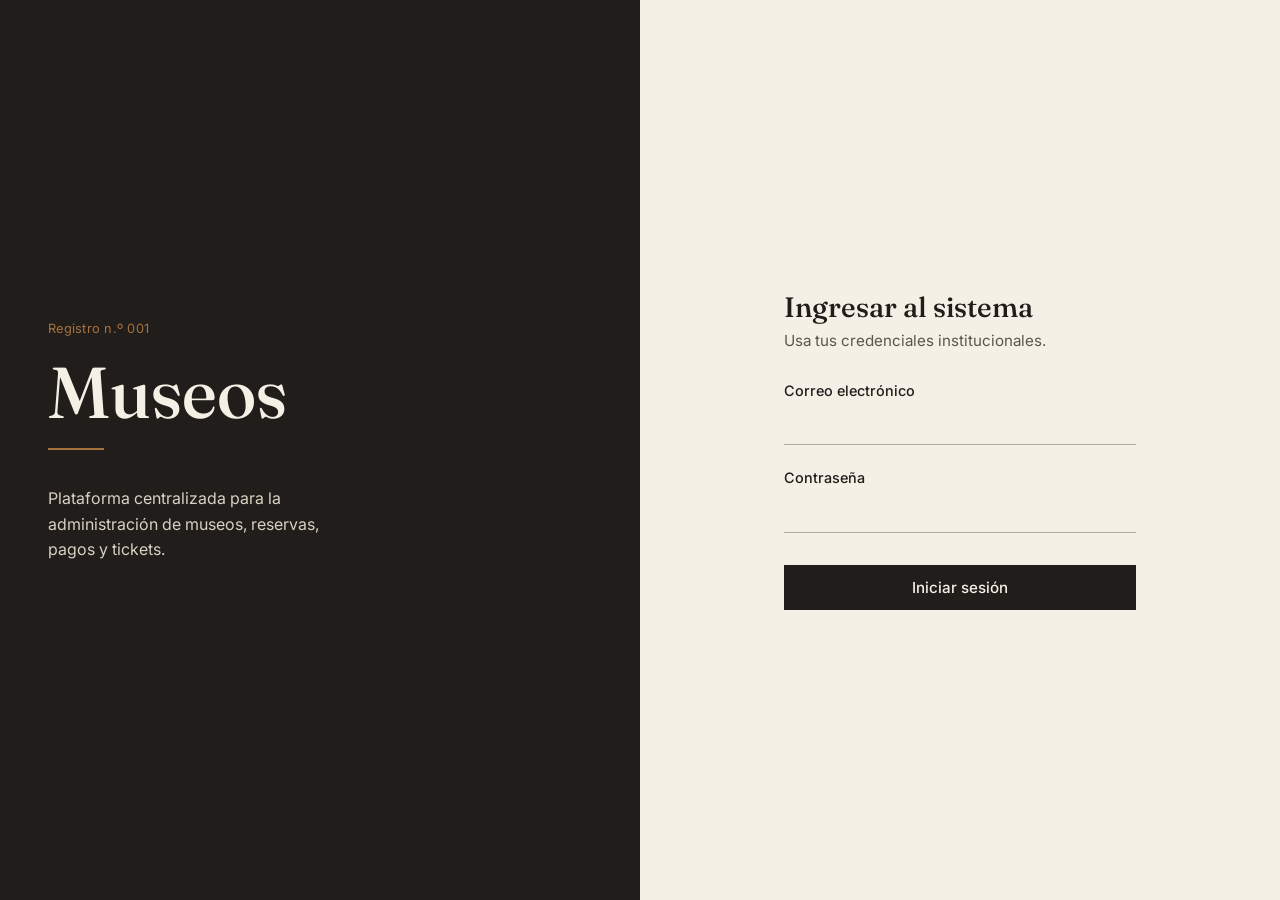
==== index.html @ c87f9aea "Estructura base del frontend y vista de login" ====
<!DOCTYPE html>
<html lang="es">
<head>
  <meta charset="UTF-8">
  <meta name="viewport" content="width=device-width, initial-scale=1.0">
  <title>Sistema de Gestión de Museos · Ingreso</title>
  <link rel="preconnect" href="https://fonts.googleapis.com">
  <link rel="preconnect" href="https://fonts.gstatic.com" crossorigin>
  <link href="https://fonts.googleapis.com/css2?family=Fraunces:opsz,wght@9..144,300;9..144,500;9..144,600&family=Inter:wght@400;500;600&display=swap" rel="stylesheet">
  <link rel="stylesheet" href="css/style.css">
</head>
<body>

  <main class="access">

    <section class="access__intro" aria-hidden="true">
      <p class="access__tag">Registro n.º 001</p>
      <h1 class="access__wordmark">Museos<span class="access__wordmark-line"></span></h1>
      <p class="access__desc">
        Plataforma centralizada para la administración de museos, reservas,
        pagos y tickets.
      </p>
    </section>

    <section class="access__panel">
      <div class="access__panel-inner">
        <h2 class="access__title">Ingresar al sistema</h2>
        <p class="access__subtitle">Usa tus credenciales institucionales.</p>

        <form class="form" id="login-form" novalidate>
          <div class="form__field">
            <label for="correo">Correo electrónico</label>
            <input type="email" id="correo" name="correo" autocomplete="email" required>
          </div>

          <div class="form__field">
            <label for="password">Contraseña</label>
            <input type="password" id="password" name="password" autocomplete="current-password" required>
          </div>

          <p class="form__error" id="form-error" role="alert" hidden></p>

          <button type="submit" class="form__submit">Iniciar sesión</button>
        </form>
      </div>
    </section>

  </main>

  <script src="js/main.js"></script>
</body>
</html>
---- css/style.css ----
/* ---------------------------------------------
   Variables
--------------------------------------------- */
:root {
  --ink: #201d1a;
  --paper: #f5f0e6;
  --bronze: #a9713e;
  --stone: #d8d2c3;
  --stone-dark: #b6ae9b;

  --font-display: "Fraunces", serif;
  --font-body: "Inter", sans-serif;
}

/* ---------------------------------------------
   Base
--------------------------------------------- */
* {
  box-sizing: border-box;
}

body {
  margin: 0;
  font-family: var(--font-body);
  color: var(--ink);
  background: var(--paper);
}

a {
  color: inherit;
}

/* ---------------------------------------------
   Layout
--------------------------------------------- */
.access {
  min-height: 100vh;
  display: grid;
  grid-template-columns: 1fr 1fr;
}

@media (max-width: 780px) {
  .access {
    grid-template-columns: 1fr;
  }
}

/* Left panel: intro */
.access__intro {
  background: var(--ink);
  color: var(--paper);
  padding: 4rem 3rem;
  display: flex;
  flex-direction: column;
  justify-content: center;
  gap: 1.25rem;
}

.access__tag {
  font-family: var(--font-body);
  font-size: 0.8rem;
  color: var(--bronze);
  margin: 0;
  letter-spacing: 0.02em;
}

.access__wordmark {
  font-family: var(--font-display);
  font-weight: 500;
  font-size: clamp(2.75rem, 6vw, 4.5rem);
  line-height: 1;
  margin: 0;
}

.access__wordmark-line {
  display: block;
  width: 3.5rem;
  height: 2px;
  margin-top: 1.25rem;
  background: var(--bronze);
}

.access__desc {
  max-width: 30ch;
  font-size: 1rem;
  line-height: 1.6;
  color: var(--stone);
}

/* Right panel: form */
.access__panel {
  display: flex;
  align-items: center;
  justify-content: center;
  padding: 3rem;
}

.access__panel-inner {
  width: 100%;
  max-width: 22rem;
}

.access__title {
  font-family: var(--font-display);
  font-weight: 500;
  font-size: 1.75rem;
  margin: 0 0 0.4rem;
}

.access__subtitle {
  margin: 0 0 2rem;
  color: #5b564d;
  font-size: 0.95rem;
}

/* ---------------------------------------------
   Form
--------------------------------------------- */
.form {
  display: flex;
  flex-direction: column;
  gap: 1.5rem;
}

.form__field {
  display: flex;
  flex-direction: column;
  gap: 0.4rem;
}

.form__field label {
  font-size: 0.9rem;
  font-weight: 500;
}

.form__field input {
  font-family: var(--font-body);
  font-size: 1rem;
  padding: 0.6rem 0.1rem;
  border: none;
  border-bottom: 1px solid var(--stone-dark);
  background: transparent;
  color: var(--ink);
}

.form__field input:focus {
  outline: none;
  border-bottom-color: var(--bronze);
}

.form__field input:focus-visible {
  outline: 2px solid var(--bronze);
  outline-offset: 2px;
}

.form__error {
  margin: 0;
  font-size: 0.85rem;
  color: #a33b2e;
}

.form__submit {
  margin-top: 0.5rem;
  padding: 0.8rem 1.2rem;
  border: none;
  background: var(--ink);
  color: var(--paper);
  font-family: var(--font-body);
  font-weight: 500;
  font-size: 0.95rem;
  cursor: pointer;
}

.form__submit:hover {
  background: var(--bronze);
}

.form__submit:focus-visible {
  outline: 2px solid var(--bronze);
  outline-offset: 2px;
}

@media (prefers-reduced-motion: no-preference) {
  .form__submit {
    transition: background 0.15s ease;
  }
}
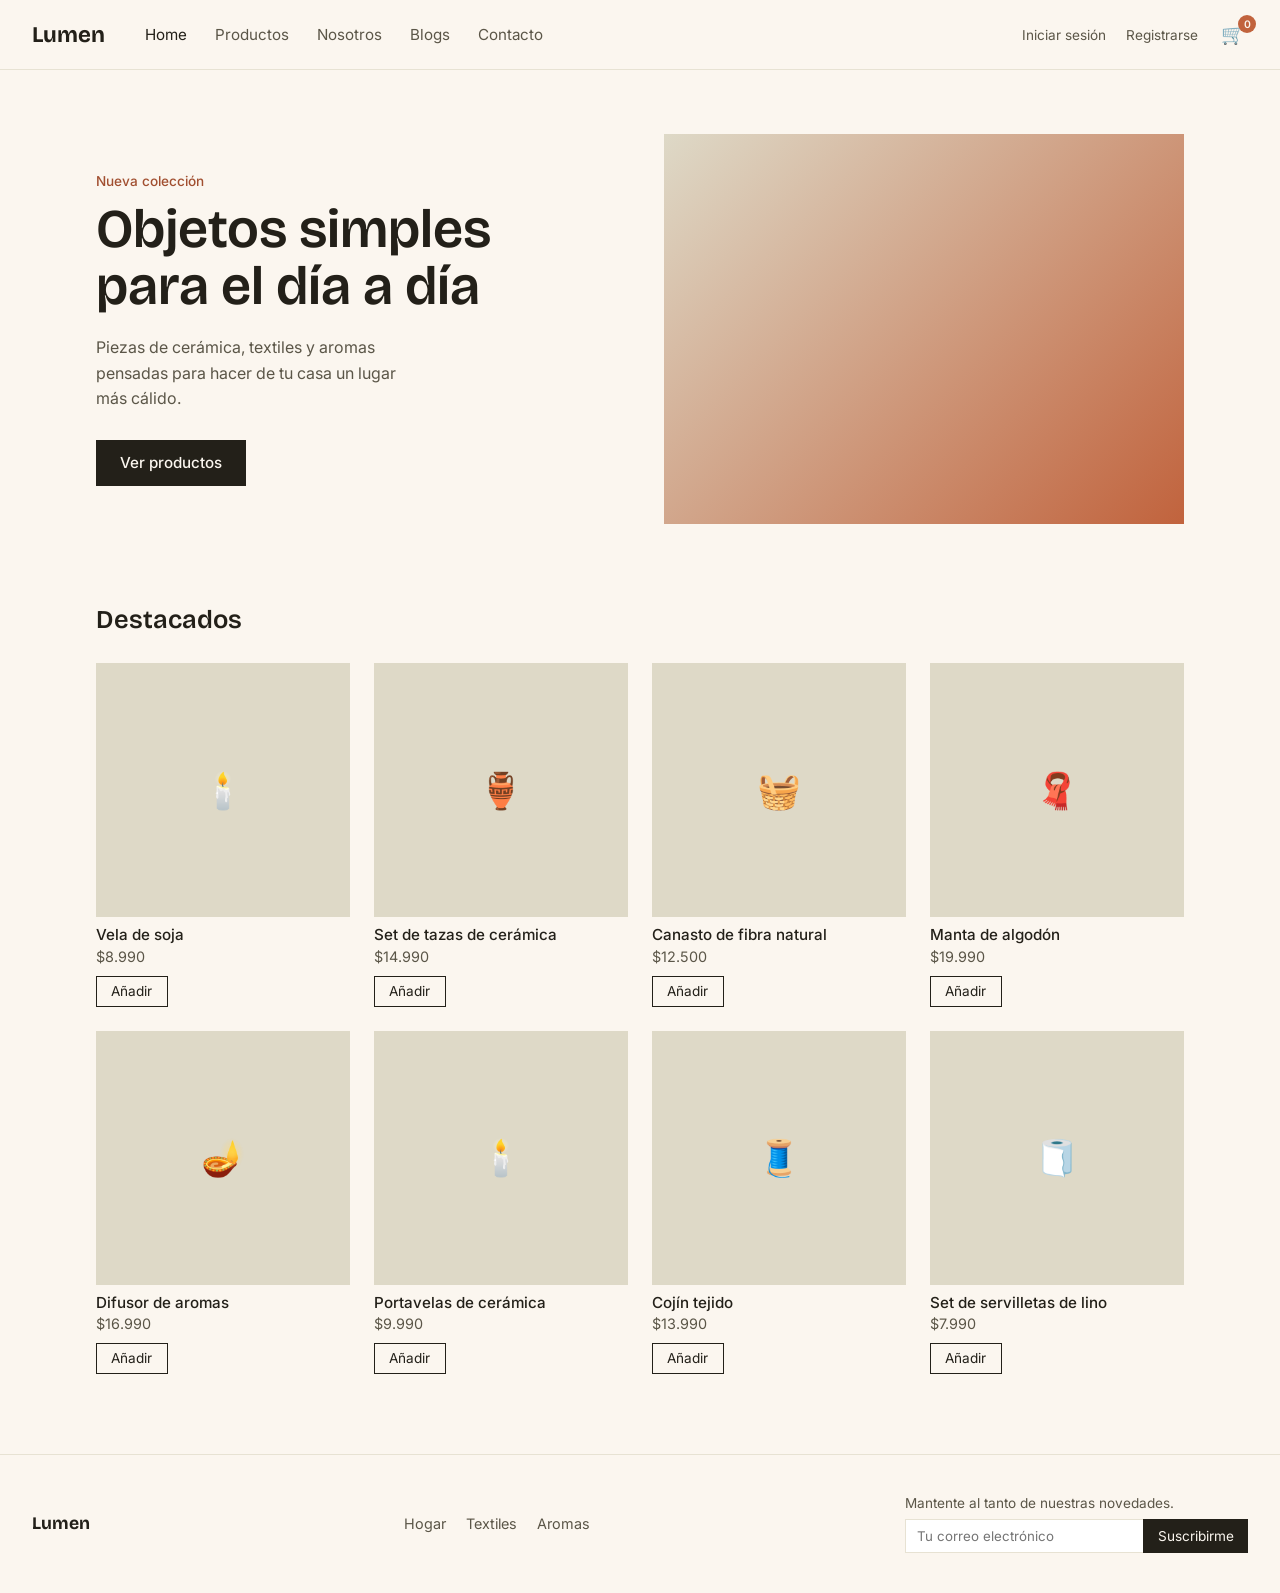
==== commit ab97edac: "Estructura base y home de la tienda" ====
--- a/index.html
+++ b/index.html
@@ -3,50 +3,132 @@
 <head>
   <meta charset="UTF-8">
   <meta name="viewport" content="width=device-width, initial-scale=1.0">
-  <title>Sistema de Gestión de Museos · Ingreso</title>
+  <title>Lumen — Tienda Online</title>
   <link rel="preconnect" href="https://fonts.googleapis.com">
   <link rel="preconnect" href="https://fonts.gstatic.com" crossorigin>
-  <link href="https://fonts.googleapis.com/css2?family=Fraunces:opsz,wght@9..144,300;9..144,500;9..144,600&family=Inter:wght@400;500;600&display=swap" rel="stylesheet">
+  <link href="https://fonts.googleapis.com/css2?family=Bricolage+Grotesque:opsz,wght@12..96,500;12..96,600;12..96,700&family=Inter:wght@400;500;600&display=swap" rel="stylesheet">
   <link rel="stylesheet" href="css/style.css">
 </head>
 <body>
 
-  <main class="access">
+  <header class="site-header">
+    <a class="site-header__logo" href="index.html">Lumen</a>
 
-    <section class="access__intro" aria-hidden="true">
-      <p class="access__tag">Registro n.º 001</p>
-      <h1 class="access__wordmark">Museos<span class="access__wordmark-line"></span></h1>
-      <p class="access__desc">
-        Plataforma centralizada para la administración de museos, reservas,
-        pagos y tickets.
-      </p>
+    <nav class="site-nav" aria-label="Navegación principal">
+      <a href="index.html" class="site-nav__link site-nav__link--active">Home</a>
+      <a href="#" class="site-nav__link">Productos</a>
+      <a href="#" class="site-nav__link">Nosotros</a>
+      <a href="#" class="site-nav__link">Blogs</a>
+      <a href="#" class="site-nav__link">Contacto</a>
+    </nav>
+
+    <div class="site-header__actions">
+      <a href="#" class="site-header__auth">Iniciar sesión</a>
+      <a href="#" class="site-header__auth">Registrarse</a>
+      <button class="cart-button" type="button" aria-label="Carrito de compras">
+        <span class="cart-button__icon" aria-hidden="true">🛒</span>
+        <span class="cart-button__count" id="cart-count">0</span>
+      </button>
+    </div>
+  </header>
+
+  <main>
+
+    <section class="hero">
+      <div class="hero__text">
+        <p class="hero__tag">Nueva colección</p>
+        <h1 class="hero__title">Objetos simples<br>para el día a día</h1>
+        <p class="hero__desc">
+          Piezas de cerámica, textiles y aromas pensadas para hacer
+          de tu casa un lugar más cálido.
+        </p>
+        <a href="#productos" class="hero__cta">Ver productos</a>
+      </div>
+      <div class="hero__image" aria-hidden="true"></div>
     </section>
 
-    <section class="access__panel">
-      <div class="access__panel-inner">
-        <h2 class="access__title">Ingresar al sistema</h2>
-        <p class="access__subtitle">Usa tus credenciales institucionales.</p>
+    <section class="products" id="productos">
+      <h2 class="products__title">Destacados</h2>
 
-        <form class="form" id="login-form" novalidate>
-          <div class="form__field">
-            <label for="correo">Correo electrónico</label>
-            <input type="email" id="correo" name="correo" autocomplete="email" required>
-          </div>
+      <ul class="products__grid">
 
-          <div class="form__field">
-            <label for="password">Contraseña</label>
-            <input type="password" id="password" name="password" autocomplete="current-password" required>
-          </div>
+        <li class="product-card">
+          <div class="product-card__image" data-emoji="🕯️"></div>
+          <h3 class="product-card__name">Vela de soja</h3>
+          <p class="product-card__price">$8.990</p>
+          <button class="product-card__add" type="button">Añadir</button>
+        </li>
 
-          <p class="form__error" id="form-error" role="alert" hidden></p>
+        <li class="product-card">
+          <div class="product-card__image" data-emoji="🏺"></div>
+          <h3 class="product-card__name">Set de tazas de cerámica</h3>
+          <p class="product-card__price">$14.990</p>
+          <button class="product-card__add" type="button">Añadir</button>
+        </li>
 
-          <button type="submit" class="form__submit">Iniciar sesión</button>
-        </form>
-      </div>
+        <li class="product-card">
+          <div class="product-card__image" data-emoji="🧺"></div>
+          <h3 class="product-card__name">Canasto de fibra natural</h3>
+          <p class="product-card__price">$12.500</p>
+          <button class="product-card__add" type="button">Añadir</button>
+        </li>
+
+        <li class="product-card">
+          <div class="product-card__image" data-emoji="🧣"></div>
+          <h3 class="product-card__name">Manta de algodón</h3>
+          <p class="product-card__price">$19.990</p>
+          <button class="product-card__add" type="button">Añadir</button>
+        </li>
+
+        <li class="product-card">
+          <div class="product-card__image" data-emoji="🪔"></div>
+          <h3 class="product-card__name">Difusor de aromas</h3>
+          <p class="product-card__price">$16.990</p>
+          <button class="product-card__add" type="button">Añadir</button>
+        </li>
+
+        <li class="product-card">
+          <div class="product-card__image" data-emoji="🕯️"></div>
+          <h3 class="product-card__name">Portavelas de cerámica</h3>
+          <p class="product-card__price">$9.990</p>
+          <button class="product-card__add" type="button">Añadir</button>
+        </li>
+
+        <li class="product-card">
+          <div class="product-card__image" data-emoji="🧵"></div>
+          <h3 class="product-card__name">Cojín tejido</h3>
+          <p class="product-card__price">$13.990</p>
+          <button class="product-card__add" type="button">Añadir</button>
+        </li>
+
+        <li class="product-card">
+          <div class="product-card__image" data-emoji="🧻"></div>
+          <h3 class="product-card__name">Set de servilletas de lino</h3>
+          <p class="product-card__price">$7.990</p>
+          <button class="product-card__add" type="button">Añadir</button>
+        </li>
+
+      </ul>
     </section>
 
   </main>
 
+  <footer class="site-footer">
+    <div class="site-footer__brand">Lumen</div>
+    <nav class="site-footer__links" aria-label="Enlaces del pie de página">
+      <a href="#">Hogar</a>
+      <a href="#">Textiles</a>
+      <a href="#">Aromas</a>
+    </nav>
+    <form class="site-footer__newsletter">
+      <label for="newsletter-email">Mantente al tanto de nuestras novedades.</label>
+      <div class="site-footer__newsletter-row">
+        <input type="email" id="newsletter-email" placeholder="Tu correo electrónico">
+        <button type="submit">Suscribirme</button>
+      </div>
+    </form>
+  </footer>
+
   <script src="js/main.js"></script>
 </body>
 </html>
--- a/css/style.css
+++ b/css/style.css
@@ -2,13 +2,14 @@
    Variables
 --------------------------------------------- */
 :root {
-  --ink: #201d1a;
-  --paper: #f5f0e6;
-  --bronze: #a9713e;
-  --stone: #d8d2c3;
-  --stone-dark: #b6ae9b;
-
-  --font-display: "Fraunces", serif;
+  --ink: #232019;
+  --paper: #fbf6ef;
+  --clay: #c1633d;
+  --clay-dark: #a14f30;
+  --sand: #ded9c7;
+  --sand-line: #e7e2d3;
+
+  --font-display: "Bricolage Grotesque", sans-serif;
   --font-body: "Inter", sans-serif;
 }
 
@@ -30,158 +31,286 @@
   color: inherit;
 }
 
-/* ---------------------------------------------
-   Layout
---------------------------------------------- */
-.access {
-  min-height: 100vh;
+ul {
+  list-style: none;
+}
+
+/* ---------------------------------------------
+   Header
+--------------------------------------------- */
+.site-header {
+  display: flex;
+  align-items: center;
+  gap: 2.5rem;
+  padding: 1.25rem 2rem;
+  border-bottom: 1px solid var(--sand-line);
+}
+
+.site-header__logo {
+  font-family: var(--font-display);
+  font-weight: 700;
+  font-size: 1.4rem;
+  text-decoration: none;
+  color: var(--ink);
+}
+
+.site-nav {
+  display: flex;
+  gap: 1.75rem;
+  flex: 1;
+}
+
+.site-nav__link {
+  font-size: 0.95rem;
+  text-decoration: none;
+  color: #5b5648;
+}
+
+.site-nav__link--active,
+.site-nav__link:hover {
+  color: var(--ink);
+}
+
+.site-header__actions {
+  display: flex;
+  align-items: center;
+  gap: 1.25rem;
+}
+
+.site-header__auth {
+  font-size: 0.85rem;
+  text-decoration: none;
+  color: #5b5648;
+  white-space: nowrap;
+}
+
+.site-header__auth:hover {
+  color: var(--ink);
+}
+
+.cart-button {
+  position: relative;
+  border: none;
+  background: none;
+  cursor: pointer;
+  font-size: 1.2rem;
+  padding: 0.2rem;
+}
+
+.cart-button__count {
+  position: absolute;
+  top: -0.3rem;
+  right: -0.5rem;
+  background: var(--clay);
+  color: var(--paper);
+  font-family: var(--font-body);
+  font-size: 0.65rem;
+  font-weight: 600;
+  min-width: 1.1rem;
+  height: 1.1rem;
+  border-radius: 999px;
+  display: flex;
+  align-items: center;
+  justify-content: center;
+}
+
+/* ---------------------------------------------
+   Hero
+--------------------------------------------- */
+.hero {
   display: grid;
   grid-template-columns: 1fr 1fr;
-}
-
-@media (max-width: 780px) {
-  .access {
+  gap: 3rem;
+  align-items: center;
+  padding: 4rem 2rem;
+  max-width: 72rem;
+  margin: 0 auto;
+}
+
+@media (max-width: 760px) {
+  .hero {
     grid-template-columns: 1fr;
+    padding-top: 2.5rem;
   }
 }
 
-/* Left panel: intro */
-.access__intro {
+.hero__tag {
+  margin: 0 0 0.75rem;
+  font-size: 0.85rem;
+  color: var(--clay-dark);
+  font-weight: 500;
+}
+
+.hero__title {
+  font-family: var(--font-display);
+  font-weight: 600;
+  font-size: clamp(2.4rem, 5vw, 3.4rem);
+  line-height: 1.05;
+  margin: 0 0 1.25rem;
+}
+
+.hero__desc {
+  max-width: 32ch;
+  color: #5b5648;
+  line-height: 1.6;
+  margin: 0 0 1.75rem;
+}
+
+.hero__cta {
+  display: inline-block;
   background: var(--ink);
   color: var(--paper);
-  padding: 4rem 3rem;
+  text-decoration: none;
+  padding: 0.85rem 1.5rem;
+  font-size: 0.95rem;
+  font-weight: 500;
+}
+
+.hero__cta:hover {
+  background: var(--clay-dark);
+}
+
+.hero__image {
+  aspect-ratio: 4 / 3;
+  background: linear-gradient(135deg, var(--sand), var(--clay));
+}
+
+/* ---------------------------------------------
+   Products
+--------------------------------------------- */
+.products {
+  max-width: 72rem;
+  margin: 0 auto;
+  padding: 1rem 2rem 5rem;
+}
+
+.products__title {
+  font-family: var(--font-display);
+  font-weight: 600;
+  font-size: 1.6rem;
+  margin: 0 0 1.75rem;
+}
+
+.products__grid {
+  margin: 0;
+  padding: 0;
+  display: grid;
+  grid-template-columns: repeat(auto-fit, minmax(13.5rem, 1fr));
+  gap: 1.5rem;
+}
+
+.product-card {
   display: flex;
   flex-direction: column;
+  gap: 0.5rem;
+}
+
+.product-card__image {
+  aspect-ratio: 1 / 1;
+  background: var(--sand);
+  display: flex;
+  align-items: center;
   justify-content: center;
+  font-size: 2.2rem;
+}
+
+.product-card__image::before {
+  content: attr(data-emoji);
+}
+
+.product-card__name {
+  font-family: var(--font-body);
+  font-weight: 500;
+  font-size: 0.95rem;
+  margin: 0;
+}
+
+.product-card__price {
+  margin: -0.3rem 0 0.2rem;
+  color: #5b5648;
+  font-size: 0.9rem;
+}
+
+.product-card__add {
+  align-self: flex-start;
+  border: 1px solid var(--ink);
+  background: none;
+  color: var(--ink);
+  font-family: var(--font-body);
+  font-size: 0.85rem;
+  padding: 0.4rem 0.9rem;
+  cursor: pointer;
+}
+
+.product-card__add:hover {
+  background: var(--ink);
+  color: var(--paper);
+}
+
+/* ---------------------------------------------
+   Footer
+--------------------------------------------- */
+.site-footer {
+  border-top: 1px solid var(--sand-line);
+  padding: 2.5rem 2rem;
+  display: flex;
+  flex-wrap: wrap;
+  gap: 2rem;
+  align-items: center;
+  justify-content: space-between;
+}
+
+.site-footer__brand {
+  font-family: var(--font-display);
+  font-weight: 700;
+  font-size: 1.1rem;
+}
+
+.site-footer__links {
+  display: flex;
   gap: 1.25rem;
-}
-
-.access__tag {
-  font-family: var(--font-body);
-  font-size: 0.8rem;
-  color: var(--bronze);
-  margin: 0;
-  letter-spacing: 0.02em;
-}
-
-.access__wordmark {
-  font-family: var(--font-display);
-  font-weight: 500;
-  font-size: clamp(2.75rem, 6vw, 4.5rem);
-  line-height: 1;
-  margin: 0;
-}
-
-.access__wordmark-line {
+  font-size: 0.9rem;
+}
+
+.site-footer__links a {
+  text-decoration: none;
+  color: #5b5648;
+}
+
+.site-footer__links a:hover {
+  color: var(--ink);
+}
+
+.site-footer__newsletter label {
   display: block;
-  width: 3.5rem;
-  height: 2px;
-  margin-top: 1.25rem;
-  background: var(--bronze);
-}
-
-.access__desc {
-  max-width: 30ch;
-  font-size: 1rem;
-  line-height: 1.6;
-  color: var(--stone);
-}
-
-/* Right panel: form */
-.access__panel {
-  display: flex;
-  align-items: center;
-  justify-content: center;
-  padding: 3rem;
-}
-
-.access__panel-inner {
-  width: 100%;
-  max-width: 22rem;
-}
-
-.access__title {
-  font-family: var(--font-display);
-  font-weight: 500;
-  font-size: 1.75rem;
-  margin: 0 0 0.4rem;
-}
-
-.access__subtitle {
-  margin: 0 0 2rem;
-  color: #5b564d;
-  font-size: 0.95rem;
-}
-
-/* ---------------------------------------------
-   Form
---------------------------------------------- */
-.form {
-  display: flex;
-  flex-direction: column;
-  gap: 1.5rem;
-}
-
-.form__field {
-  display: flex;
-  flex-direction: column;
-  gap: 0.4rem;
-}
-
-.form__field label {
-  font-size: 0.9rem;
-  font-weight: 500;
-}
-
-.form__field input {
-  font-family: var(--font-body);
-  font-size: 1rem;
-  padding: 0.6rem 0.1rem;
-  border: none;
-  border-bottom: 1px solid var(--stone-dark);
-  background: transparent;
-  color: var(--ink);
-}
-
-.form__field input:focus {
-  outline: none;
-  border-bottom-color: var(--bronze);
-}
-
-.form__field input:focus-visible {
-  outline: 2px solid var(--bronze);
-  outline-offset: 2px;
-}
-
-.form__error {
-  margin: 0;
-  font-size: 0.85rem;
-  color: #a33b2e;
-}
-
-.form__submit {
-  margin-top: 0.5rem;
-  padding: 0.8rem 1.2rem;
+  font-size: 0.85rem;
+  color: #5b5648;
+  margin-bottom: 0.5rem;
+}
+
+.site-footer__newsletter-row {
+  display: flex;
+}
+
+.site-footer__newsletter-row input {
+  font-family: var(--font-body);
+  padding: 0.5rem 0.7rem;
+  border: 1px solid var(--sand-line);
+  border-right: none;
+  background: #fff;
+  min-width: 12rem;
+}
+
+.site-footer__newsletter-row button {
   border: none;
   background: var(--ink);
   color: var(--paper);
-  font-family: var(--font-body);
-  font-weight: 500;
-  font-size: 0.95rem;
+  padding: 0.5rem 0.9rem;
+  font-family: var(--font-body);
+  font-size: 0.85rem;
   cursor: pointer;
 }
 
-.form__submit:hover {
-  background: var(--bronze);
-}
-
-.form__submit:focus-visible {
-  outline: 2px solid var(--bronze);
-  outline-offset: 2px;
-}
-
-@media (prefers-reduced-motion: no-preference) {
-  .form__submit {
-    transition: background 0.15s ease;
-  }
-}
+.site-footer__newsletter-row button:hover {
+  background: var(--clay-dark);
+}
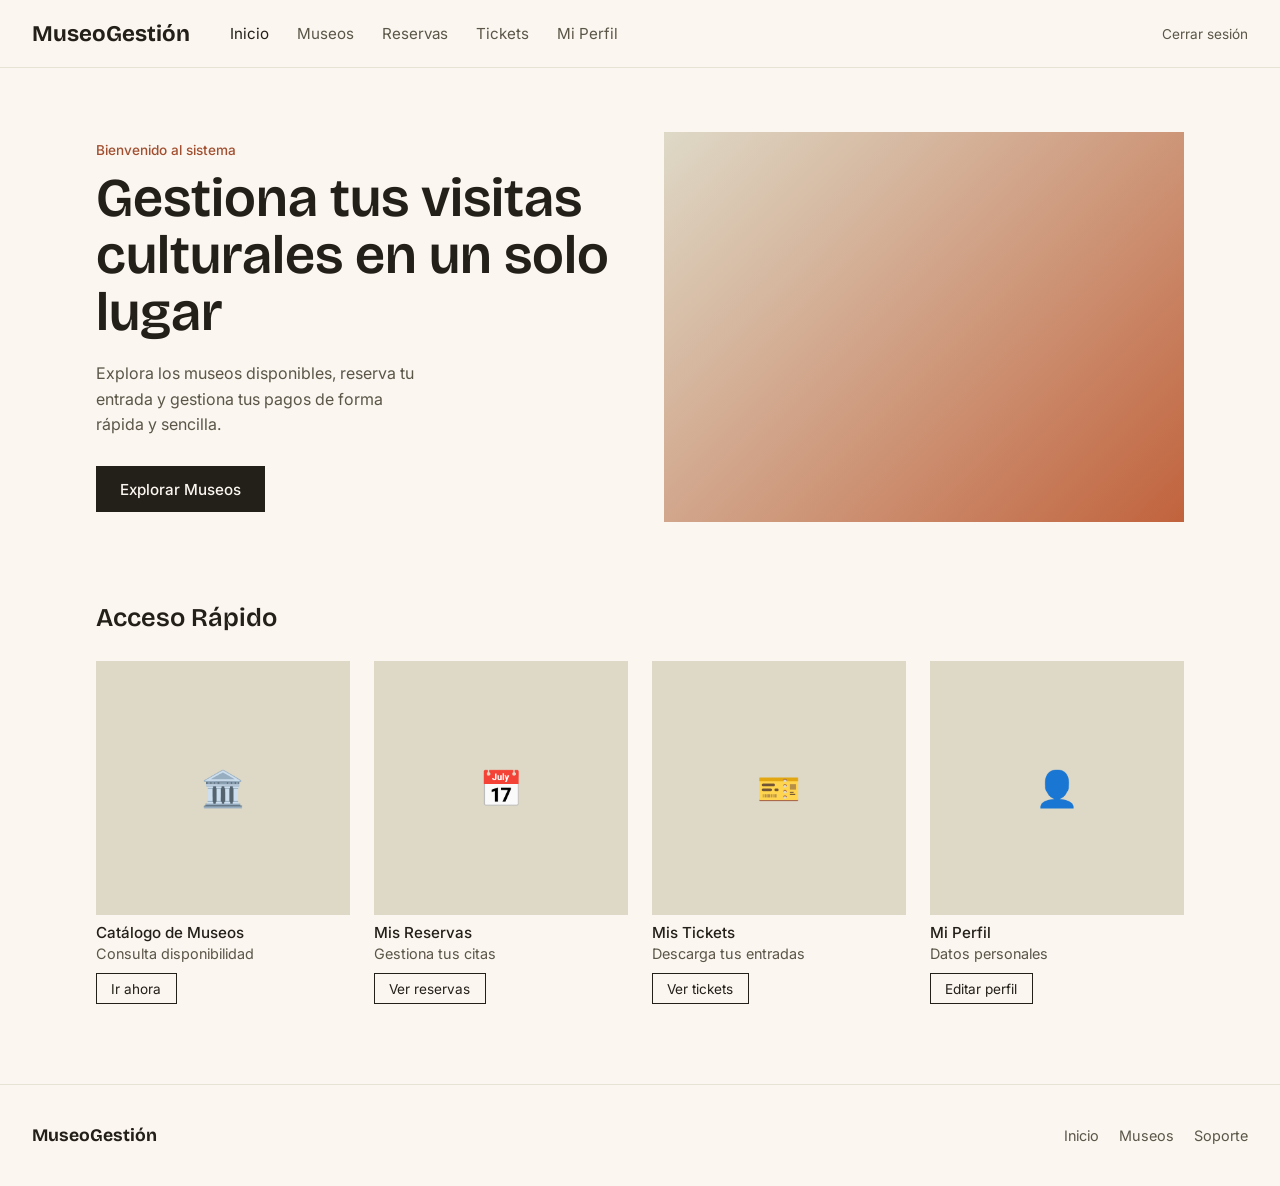
==== commit d879226c: "arreglo error de subida de archivos de commit anterior y finalizacion de la interfaz web" ====
--- a/index.html
+++ b/index.html
@@ -1,9 +1,9 @@
-<!DOCTYPE html>
+﻿<!DOCTYPE html>
 <html lang="es">
 <head>
   <meta charset="UTF-8">
   <meta name="viewport" content="width=device-width, initial-scale=1.0">
-  <title>Lumen — Tienda Online</title>
+  <title>Sistema de Gestión de Museos — Inicio</title>
   <link rel="preconnect" href="https://fonts.googleapis.com">
   <link rel="preconnect" href="https://fonts.gstatic.com" crossorigin>
   <link href="https://fonts.googleapis.com/css2?family=Bricolage+Grotesque:opsz,wght@12..96,500;12..96,600;12..96,700&family=Inter:wght@400;500;600&display=swap" rel="stylesheet">
@@ -12,121 +12,72 @@
 <body>
 
   <header class="site-header">
-    <a class="site-header__logo" href="index.html">Lumen</a>
+    <a class="site-header__logo" href="index.html">MuseoGestión</a>
 
     <nav class="site-nav" aria-label="Navegación principal">
-      <a href="index.html" class="site-nav__link site-nav__link--active">Home</a>
-      <a href="#" class="site-nav__link">Productos</a>
-      <a href="#" class="site-nav__link">Nosotros</a>
-      <a href="#" class="site-nav__link">Blogs</a>
-      <a href="#" class="site-nav__link">Contacto</a>
+      <a href="index.html" class="site-nav__link site-nav__link--active">Inicio</a>
+      <a href="museos.html" class="site-nav__link">Museos</a>
+      <a href="reservas.html" class="site-nav__link">Reservas</a>
+      <a href="tickets.html" class="site-nav__link">Tickets</a>
+      <a href="clientes.html" class="site-nav__link">Mi Perfil</a>
     </nav>
 
     <div class="site-header__actions">
-      <a href="#" class="site-header__auth">Iniciar sesión</a>
-      <a href="#" class="site-header__auth">Registrarse</a>
-      <button class="cart-button" type="button" aria-label="Carrito de compras">
-        <span class="cart-button__icon" aria-hidden="true">🛒</span>
-        <span class="cart-button__count" id="cart-count">0</span>
-      </button>
+      <a href="login.html" class="site-header__auth">Cerrar sesión</a>
     </div>
   </header>
 
   <main>
-
     <section class="hero">
       <div class="hero__text">
-        <p class="hero__tag">Nueva colección</p>
-        <h1 class="hero__title">Objetos simples<br>para el día a día</h1>
+        <p class="hero__tag">Bienvenido al sistema</p>
+        <h1 class="hero__title">Gestiona tus visitas<br>culturales en un solo lugar</h1>
         <p class="hero__desc">
-          Piezas de cerámica, textiles y aromas pensadas para hacer
-          de tu casa un lugar más cálido.
+          Explora los museos disponibles, reserva tu entrada y gestiona tus pagos de forma rápida y sencilla.
         </p>
-        <a href="#productos" class="hero__cta">Ver productos</a>
+        <a href="museos.html" class="hero__cta">Explorar Museos</a>
       </div>
-      <div class="hero__image" aria-hidden="true"></div>
+      <div class="hero__image" aria-hidden="true" style="background: linear-gradient(135deg, #ded9c7, #c1633d);"></div>
     </section>
 
-    <section class="products" id="productos">
-      <h2 class="products__title">Destacados</h2>
-
+    <section class="products" id="servicios">
+      <h2 class="products__title">Acceso Rápido</h2>
       <ul class="products__grid">
-
         <li class="product-card">
-          <div class="product-card__image" data-emoji="🕯️"></div>
-          <h3 class="product-card__name">Vela de soja</h3>
-          <p class="product-card__price">$8.990</p>
-          <button class="product-card__add" type="button">Añadir</button>
+          <div class="product-card__image" data-emoji="🏛️"></div>
+          <h3 class="product-card__name">Catálogo de Museos</h3>
+          <p class="product-card__price">Consulta disponibilidad</p>
+          <a href="museos.html" class="product-card__add" style="text-decoration:none; text-align:center; display:block">Ir ahora</a>
         </li>
-
         <li class="product-card">
-          <div class="product-card__image" data-emoji="🏺"></div>
-          <h3 class="product-card__name">Set de tazas de cerámica</h3>
-          <p class="product-card__price">$14.990</p>
-          <button class="product-card__add" type="button">Añadir</button>
+          <div class="product-card__image" data-emoji="📅"></div>
+          <h3 class="product-card__name">Mis Reservas</h3>
+          <p class="product-card__price">Gestiona tus citas</p>
+          <a href="reservas.html" class="product-card__add" style="text-decoration:none; text-align:center; display:block">Ver reservas</a>
         </li>
-
         <li class="product-card">
-          <div class="product-card__image" data-emoji="🧺"></div>
-          <h3 class="product-card__name">Canasto de fibra natural</h3>
-          <p class="product-card__price">$12.500</p>
-          <button class="product-card__add" type="button">Añadir</button>
+          <div class="product-card__image" data-emoji="🎫"></div>
+          <h3 class="product-card__name">Mis Tickets</h3>
+          <p class="product-card__price">Descarga tus entradas</p>
+          <a href="tickets.html" class="product-card__add" style="text-decoration:none; text-align:center; display:block">Ver tickets</a>
         </li>
-
         <li class="product-card">
-          <div class="product-card__image" data-emoji="🧣"></div>
-          <h3 class="product-card__name">Manta de algodón</h3>
-          <p class="product-card__price">$19.990</p>
-          <button class="product-card__add" type="button">Añadir</button>
+          <div class="product-card__image" data-emoji="👤"></div>
+          <h3 class="product-card__name">Mi Perfil</h3>
+          <p class="product-card__price">Datos personales</p>
+          <a href="clientes.html" class="product-card__add" style="text-decoration:none; text-align:center; display:block">Editar perfil</a>
         </li>
-
-        <li class="product-card">
-          <div class="product-card__image" data-emoji="🪔"></div>
-          <h3 class="product-card__name">Difusor de aromas</h3>
-          <p class="product-card__price">$16.990</p>
-          <button class="product-card__add" type="button">Añadir</button>
-        </li>
-
-        <li class="product-card">
-          <div class="product-card__image" data-emoji="🕯️"></div>
-          <h3 class="product-card__name">Portavelas de cerámica</h3>
-          <p class="product-card__price">$9.990</p>
-          <button class="product-card__add" type="button">Añadir</button>
-        </li>
-
-        <li class="product-card">
-          <div class="product-card__image" data-emoji="🧵"></div>
-          <h3 class="product-card__name">Cojín tejido</h3>
-          <p class="product-card__price">$13.990</p>
-          <button class="product-card__add" type="button">Añadir</button>
-        </li>
-
-        <li class="product-card">
-          <div class="product-card__image" data-emoji="🧻"></div>
-          <h3 class="product-card__name">Set de servilletas de lino</h3>
-          <p class="product-card__price">$7.990</p>
-          <button class="product-card__add" type="button">Añadir</button>
-        </li>
-
       </ul>
     </section>
-
   </main>
 
   <footer class="site-footer">
-    <div class="site-footer__brand">Lumen</div>
+    <div class="site-footer__brand">MuseoGestión</div>
     <nav class="site-footer__links" aria-label="Enlaces del pie de página">
-      <a href="#">Hogar</a>
-      <a href="#">Textiles</a>
-      <a href="#">Aromas</a>
+      <a href="index.html">Inicio</a>
+      <a href="museos.html">Museos</a>
+      <a href="clientes.html">Soporte</a>
     </nav>
-    <form class="site-footer__newsletter">
-      <label for="newsletter-email">Mantente al tanto de nuestras novedades.</label>
-      <div class="site-footer__newsletter-row">
-        <input type="email" id="newsletter-email" placeholder="Tu correo electrónico">
-        <button type="submit">Suscribirme</button>
-      </div>
-    </form>
   </footer>
 
   <script src="js/main.js"></script>
--- a/css/style.css
+++ b/css/style.css
@@ -1,6 +1,4 @@
-/* ---------------------------------------------
-   Variables
---------------------------------------------- */
+
 :root {
   --ink: #232019;
   --paper: #fbf6ef;
@@ -13,9 +11,7 @@
   --font-body: "Inter", sans-serif;
 }
 
-/* ---------------------------------------------
-   Base
---------------------------------------------- */
+
 * {
   box-sizing: border-box;
 }
@@ -35,9 +31,7 @@
   list-style: none;
 }
 
-/* ---------------------------------------------
-   Header
---------------------------------------------- */
+
 .site-header {
   display: flex;
   align-items: center;
@@ -114,9 +108,7 @@
   justify-content: center;
 }
 
-/* ---------------------------------------------
-   Hero
---------------------------------------------- */
+
 .hero {
   display: grid;
   grid-template-columns: 1fr 1fr;
@@ -175,9 +167,7 @@
   background: linear-gradient(135deg, var(--sand), var(--clay));
 }
 
-/* ---------------------------------------------
-   Products
---------------------------------------------- */
+
 .products {
   max-width: 72rem;
   margin: 0 auto;
@@ -247,9 +237,7 @@
   color: var(--paper);
 }
 
-/* ---------------------------------------------
-   Footer
---------------------------------------------- */
+
 .site-footer {
   border-top: 1px solid var(--sand-line);
   padding: 2.5rem 2rem;
@@ -314,3 +302,4 @@
 .site-footer__newsletter-row button:hover {
   background: var(--clay-dark);
 }
+
